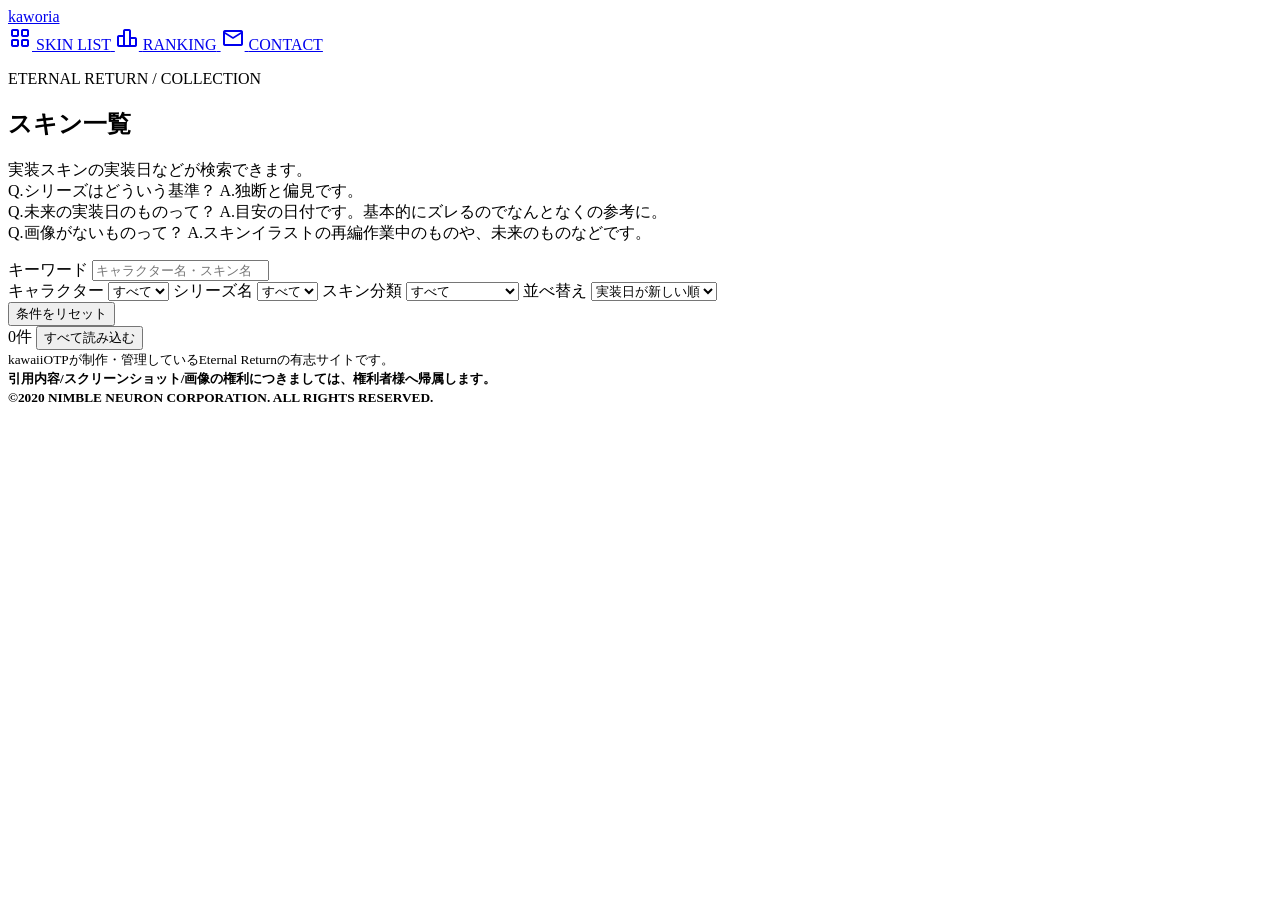
==== index.html @ 963161d9 "Update index.html" ====
<!DOCTYPE html>
<html lang="ja">
<head>
  <meta charset="UTF-8">
  <meta name="viewport" content="width=device-width, initial-scale=1">
  <meta name="theme-color" content="#ffffff">
  <meta name="description" content="kaworia — Eternal Return SKIN ARCHIVE">

  <title>SKIN ARCHIVE | kaworia</title>

  <!-- Google Fonts -->
  <link rel="preconnect" href="https://fonts.googleapis.com">
  <link rel="preconnect" href="https://fonts.gstatic.com" crossorigin>
  <link href="https://fonts.googleapis.com/css2?family=DM+Sans:wght@400;500;600;700&family=Noto+Sans+JP:wght@400;500;600;700&family=Material+Symbols+Rounded:opsz,wght,FILL,GRAD@20..48,400,0,0" rel="stylesheet">

  <link rel="stylesheet" href="css/style.css">
</head>

<body>

  <!-- 上部固定ヘッダー -->
  <header class="topbar">

    <a class="topbar-brand" href="/" aria-label="kaworia トップ">
      kaworia
    </a>

    <nav class="top-nav" aria-label="メインナビゲーション">

      <a href="index.html" class="active">
        <span class="material-symbols-rounded" aria-hidden="true">grid_view</span>
        <span>SKIN LIST</span>
      </a>

      <a href="ranking.html">
        <span class="material-symbols-rounded" aria-hidden="true">leaderboard</span>
        <span>RANKING</span>
      </a>

      <a href="/contact/">
        <span class="material-symbols-rounded" aria-hidden="true">mail</span>
        <span>CONTACT</span>
      </a>

    </nav>

  </header>


  <main class="container">

    <section class="page-heading">
      <p class="eyebrow">ETERNAL RETURN / COLLECTION</p>
      <h1>スキン一覧</h1>

      <p class="description">
        実装スキンの実装日などが検索できます。<br>
        Q.シリーズはどういう基準？ A.独断と偏見です。<br>
        Q.未来の実装日のものって？ A.目安の日付です。基本的にズレるのでなんとなくの参考に。<br>
        Q.画像がないものって？ A.スキンイラストの再編作業中のものや、未来のものなどです。
      </p>
    </section>


    <!-- 検索・絞り込み -->
    <section class="filter-panel">

      <label class="field">
        <span>キーワード</span>
        <input id="search" type="search"
          placeholder="キャラクター名・スキン名・シリーズ名">
      </label>

      <div class="filter-grid">

        <label class="field">
          <span>キャラクター</span>
          <select id="characterFilter">
            <option value="">すべて</option>
          </select>
        </label>

        <label class="field">
          <span>シリーズ名</span>
          <select id="seriesFilter">
            <option value="">すべて</option>
          </select>
        </label>

        <label class="field">
          <span>スキン分類</span>
          <select id="categoryFilter">
            <option value="">すべて</option>
            <option>シーズンパス</option>
            <option>シーズンパック</option>
            <option>製作所</option>
            <option>ショップ販売</option>
            <option>イベント</option>
          </select>
        </label>

        <label class="field">
          <span>並べ替え</span>
          <select id="sort">
            <option value="newest">実装日が新しい順</option>
            <option value="oldest">実装日が古い順</option>
            <option value="character">キャラクター名順</option>
            <option value="name">スキン名順</option>
          </select>
        </label>

      </div>

      <button id="resetFilters" class="button button-light"
        type="button">
        条件をリセット
      </button>

    </section>


    <!-- 件数・読み込み -->
    <div class="result-bar">

      <span id="resultCount">0件</span>

      <button
        id="loadAllButton"
        class="button button-light load-all-button"
        type="button"
      >
        すべて読み込む
      </button>

    </div>


    <!-- スキン一覧 -->
    <section
      id="skinGrid"
      class="skin-grid"
      aria-label="スキン一覧"
    ></section>

    <p id="emptyMessage" class="empty-message" hidden>
      該当するスキンがありません。
    </p>


    <!-- 画像拡大ダイアログ -->
    <dialog id="imageDialog" class="image-dialog">

      <button
        id="closeDialog"
        class="dialog-close"
        type="button"
        aria-label="閉じる"
      >×</button>

      <img id="fullImage" alt="">
      <p id="dialogCaption"></p>

    </dialog>

  </main>


  <!-- 下部固定フッター -->
  <footer class="bottombar">

    <small>
      kawaiiOTPが制作・管理しているEternal Returnの有志サイトです。<br>
      <strong>引用内容/スクリーンショット/画像の権利につきましては、権利者様へ帰属します。</strong><br>
      <strong>©2020 NIMBLE NEURON CORPORATION. ALL RIGHTS RESERVED.</strong>
    </small>

  </footer>


  <!-- JavaScript：既存のまま -->
  <script src="js/data.js"></script>
  <script src="js/app.js"></script>

</body>
</html>
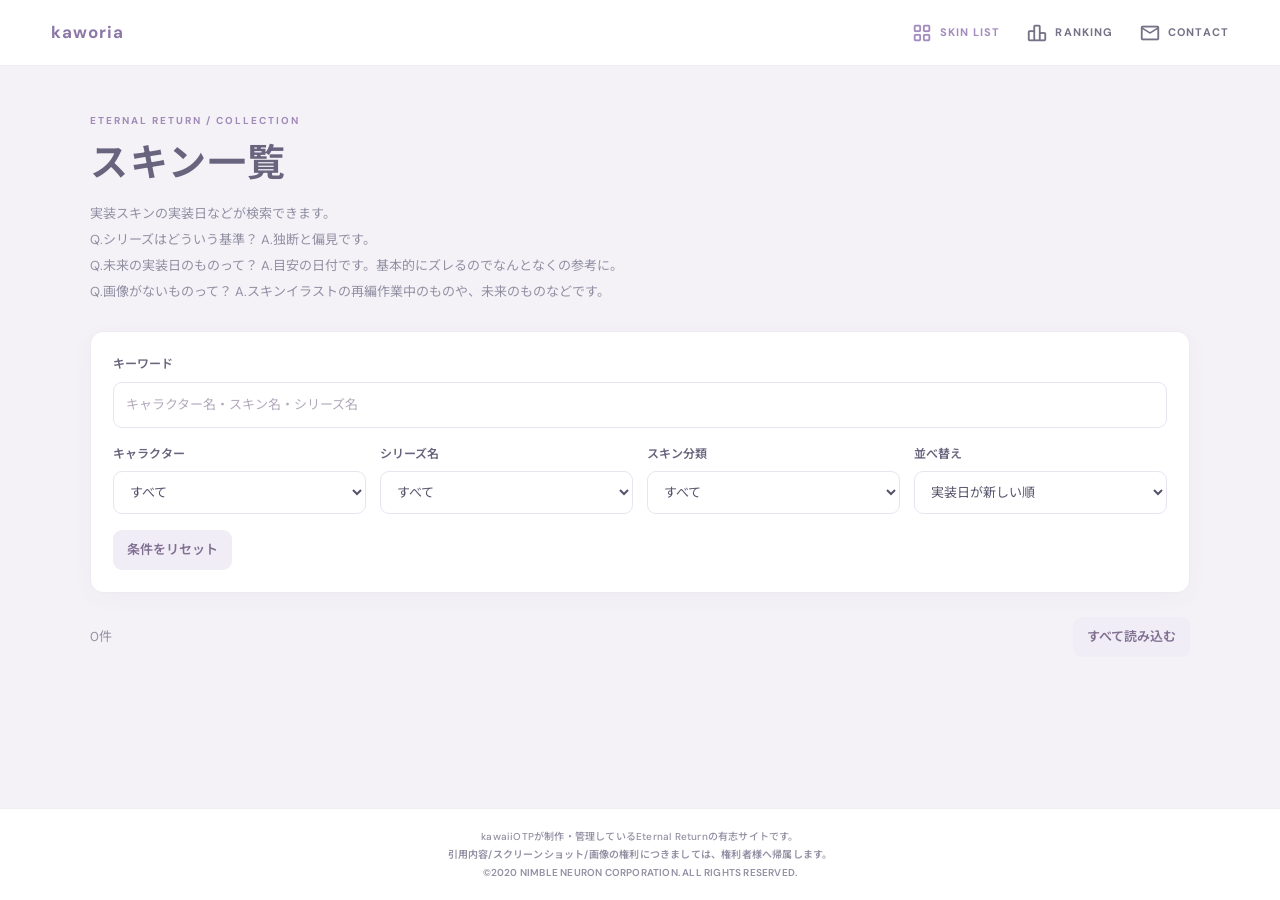
==== commit 11e3def7: "Update index.html" ====
--- a/index.html
+++ b/index.html
@@ -28,7 +28,7 @@
 
     <nav class="top-nav" aria-label="メインナビゲーション">
 
-      <a href="index.html" class="active">
+      <a href="https://kaworia.com/Skins/" class="active">
         <span class="material-symbols-rounded" aria-hidden="true">grid_view</span>
         <span>SKIN LIST</span>
       </a>
--- a/css/style.css
+++ b/css/style.css
@@ -0,0 +1,991 @@
+
+:root {
+  --page: #f7f8fb;
+  --surface: #ffffff;
+  --text: #303746;
+  --muted: #858da0;
+  --accent: #7b9fce;
+  --accent-light: #edf3fb;
+  --border: #e4e8f0;
+  --radius: 14px;
+}
+
+* {
+  box-sizing: border-box;
+}
+
+html,
+body {
+  width: 100%;
+  max-width: 100%;
+  margin: 0;
+}
+
+body {
+  overflow-x: clip;
+  background: var(--page);
+  color: var(--text);
+  font-family: system-ui, -apple-system, "Segoe UI",
+    "Noto Sans JP", sans-serif;
+  line-height: 1.6;
+}
+
+a {
+  color: inherit;
+  text-decoration: none;
+}
+
+.site-header {
+  display: flex;
+  align-items: center;
+  justify-content: space-between;
+  gap: 20px;
+  flex-wrap: wrap;
+  padding: 18px max(20px, calc((100% - 1100px) / 2));
+  background: var(--surface);
+  border-bottom: 1px solid var(--border);
+}
+
+.logo {
+  font-size: 18px;
+  font-weight: 800;
+  letter-spacing: 2px;
+}
+
+nav {
+  display: flex;
+  gap: 8px;
+  flex-wrap: wrap;
+}
+
+.nav-link {
+  padding: 8px 13px;
+  border-radius: 9px;
+  color: var(--muted);
+  font-size: 14px;
+}
+
+.nav-link:hover,
+.nav-link.active {
+  color: var(--accent);
+  background: var(--accent-light);
+}
+
+.container {
+  width: min(1100px, calc(100% - 32px));
+  margin: 0 auto;
+  padding: 36px 0 64px;
+}
+
+.page-heading {
+  margin-bottom: 26px;
+}
+
+.eyebrow {
+  color: var(--accent);
+  font-size: 11px;
+  font-weight: 800;
+  letter-spacing: 2px;
+}
+
+h1 {
+  margin: 4px 0;
+  font-size: clamp(28px, 5vw, 38px);
+  line-height: 1.3;
+}
+
+.description,
+.help-text {
+  color: var(--muted);
+  font-size: 13px;
+}
+
+.filter-panel {
+  padding: 22px;
+  background: var(--surface);
+  border: 1px solid var(--border);
+  border-radius: var(--radius);
+}
+
+.field {
+  display: flex;
+  flex-direction: column;
+  gap: 7px;
+  min-width: 0;
+}
+
+.field > span {
+  font-size: 12px;
+  font-weight: 700;
+}
+
+input,
+select {
+  width: 100%;
+  min-width: 0;
+  padding: 11px 12px;
+  border: 1px solid var(--border);
+  border-radius: 9px;
+  background: var(--surface);
+  color: var(--text);
+  font: inherit;
+  font-size: 13px;
+}
+
+input:focus,
+select:focus {
+  outline: 2px solid var(--accent);
+  outline-offset: 1px;
+}
+
+.filter-grid {
+  display: grid;
+  grid-template-columns: repeat(4, minmax(0, 1fr));
+  gap: 14px;
+  margin-top: 16px;
+}
+
+.button {
+  margin-top: 16px;
+  padding: 9px 14px;
+  border: 0;
+  border-radius: 9px;
+  cursor: pointer;
+  font: inherit;
+  font-size: 13px;
+}
+
+.button-light {
+  background: var(--accent-light);
+  color: var(--accent);
+}
+
+.result-bar {
+  display: flex;
+  justify-content: space-between;
+  gap: 12px;
+  margin: 24px 0 14px;
+  color: var(--muted);
+  font-size: 13px;
+}
+
+/* スキン一覧 */
+.skin-grid {
+  display: grid;
+  grid-template-columns: repeat(4, minmax(0, 1fr));
+  gap: 18px;
+  width: 100%;
+  min-width: 0;
+}
+
+/* カード全体 */
+.skin-card {
+  min-width: 0;
+  overflow: hidden;
+  background: var(--surface);
+  border: 1px solid var(--border);
+  border-radius: var(--radius);
+  transition: transform 0.18s, box-shadow 0.18s;
+}
+
+.skin-card:hover {
+  transform: translateY(-3px);
+  box-shadow: 0 8px 24px #293b5710;
+}
+
+/* 画像：元画像390 × 576pxの比率を維持 */
+.skin-image {
+  display: flex;
+  align-items: center;
+  justify-content: center;
+  width: 100%;
+  aspect-ratio: 390 / 576;
+  overflow: hidden;
+  background: linear-gradient(145deg, #eaf0f8, #f7f8fb);
+  color: #a1aec1;
+  font-size: 13px;
+}
+
+/* 画像を枠いっぱいに表示 */
+.skin-image img {
+  display: block;
+  width: 100%;
+  height: 100%;
+  object-fit: contain;
+}
+
+.skin-image.has-image {
+  cursor: zoom-in;
+}
+
+/* 画像の下のスキン情報 */
+.skin-info {
+  min-width: 0;
+  padding: 13px;
+}
+
+.skin-name {
+  margin: 0 0 5px;
+  font-size: 15px;
+  overflow-wrap: anywhere;
+}
+
+.skin-character {
+  color: var(--muted);
+  font-size: 12px;
+  overflow-wrap: anywhere;
+}
+
+.tags {
+  display: flex;
+  flex-wrap: wrap;
+  gap: 5px;
+  margin-top: 10px;
+}
+
+.tag {
+  padding: 3px 7px;
+  border-radius: 6px;
+  background: var(--accent-light);
+  color: #5879a8;
+  font-size: 10px;
+}
+
+.skin-date {
+  margin-top: 10px;
+  color: var(--muted);
+  font-size: 11px;
+}
+
+.empty-message {
+  padding: 35px 12px;
+  color: var(--muted);
+  text-align: center;
+}
+
+/* ランキング */
+.ranking-list {
+  display: flex;
+  flex-direction: column;
+  gap: 10px;
+}
+
+.ranking-item {
+  display: grid;
+  grid-template-columns: 48px minmax(0, 1fr) auto;
+  align-items: center;
+  gap: 16px;
+  padding: 16px;
+  background: var(--surface);
+  border: 1px solid var(--border);
+  border-radius: var(--radius);
+}
+
+.rank-number {
+  display: grid;
+  place-items: center;
+  width: 42px;
+  height: 42px;
+  border-radius: 12px;
+  background: var(--accent-light);
+  color: var(--accent);
+  font-size: 20px;
+  font-weight: 800;
+}
+
+.rank-character {
+  font-weight: 700;
+}
+
+.rank-detail {
+  margin-top: 3px;
+  color: var(--muted);
+  font-size: 12px;
+}
+
+.rank-days {
+  text-align: right;
+  white-space: nowrap;
+}
+
+.rank-days strong {
+  display: block;
+  font-size: 23px;
+}
+
+.rank-days span {
+  color: var(--muted);
+  font-size: 11px;
+}
+
+/* フッター */
+.site-footer {
+  padding: 24px 16px;
+  border-top: 1px solid var(--border);
+  color: var(--muted);
+  text-align: center;
+  font-size: 11px;
+}
+
+.site-footer p {
+  margin: 3px;
+}
+
+
+/* 画像拡大ダイアログ */
+.image-dialog {
+  position: fixed;
+  inset: 0;
+  margin: auto;
+  width: min(900px, calc(100% - 28px));
+  max-width: calc(100% - 28px);
+  max-height: 90vh;
+  overflow-y: auto;
+  padding: 22px;
+  border: 1px solid var(--border);
+  border-radius: var(--radius);
+  background: var(--surface);
+  color: var(--text);
+}
+
+
+.image-dialog::backdrop {
+  background: #151b29cc;
+}
+
+.image-dialog img {
+  display: block;
+  max-width: 100%;
+  max-height: 75vh;
+  margin: 0 auto;
+  object-fit: contain;
+}
+
+.image-dialog p {
+  text-align: center;
+}
+
+.dialog-close {
+  display: block;
+  margin-left: auto;
+  margin-bottom: 10px;
+  border: 0;
+  background: transparent;
+  color: var(--text);
+  font-size: 28px;
+  cursor: pointer;
+}
+
+/* タブレット */
+@media (max-width: 800px) {
+  .filter-grid {
+    grid-template-columns: repeat(2, minmax(0, 1fr));
+  }
+
+  .skin-grid {
+    grid-template-columns: repeat(3, minmax(0, 1fr));
+    gap: 12px;
+  }
+}
+
+/* スマートフォン */
+@media (max-width: 520px) {
+  .site-header {
+    align-items: flex-start;
+    flex-direction: column;
+  }
+
+  nav {
+    width: 100%;
+  }
+
+  .container {
+    padding-top: 24px;
+  }
+
+  .filter-panel {
+    padding: 15px;
+  }
+
+  .skin-grid {
+    grid-template-columns: repeat(2, minmax(0, 1fr));
+    gap: 10px;
+  }
+
+  .skin-info {
+    padding: 10px;
+  }
+
+  .ranking-item {
+    grid-template-columns: 38px minmax(0, 1fr) auto;
+    gap: 10px;
+    padding: 12px;
+  }
+
+  .rank-number {
+    width: 36px;
+    height: 36px;
+  }
+
+  .rank-days strong {
+    font-size: 19px;
+  }
+}
+
+/* レア度：高級（薄緑背景・緑文字） */
+.tag-rarity-high {
+  background-color: #E3F3E5;
+  color: #397849;
+}
+
+/* レア度：レア（薄青背景・青文字） */
+.tag-rarity-rare {
+  background-color: #E2F0FF;
+  color: #2865A8;
+}
+
+/* レア度：英雄（薄紫背景・紫文字） */
+.tag-rarity-hero {
+  background-color: #F0E5FF;
+  color: #7946A8;
+}
+
+/* 分類：薄灰色背景・黒文字 */
+.tag-category {
+  background-color: #EEEEEE;
+  color: #222222;
+}
+
+
+/* スマートフォン：画像ポップアップ */
+@media (max-width: 520px) {
+  .image-dialog {
+    width: calc(100% - 24px);
+    max-width: none;
+    max-height: 85dvh;
+    padding: 12px;
+    border-radius: 12px;
+  }
+
+  .image-dialog img {
+    max-width: 100%;
+    max-height: 65dvh;
+    width: auto;
+    height: auto;
+  }
+
+  .dialog-close {
+    position: sticky;
+    top: 0;
+    z-index: 1;
+    margin-left: auto;
+    margin-bottom: 4px;
+    background: var(--surface);
+  }
+
+  .image-dialog p {
+    margin: 8px 0 4px;
+    font-size: 13px;
+    overflow-wrap: anywhere;
+  }
+}
+
+/* ========================================
+   KAWORIA DESIGN SYSTEM
+   Shared Header / Footer / Color Theme
+======================================== */
+
+/* Google Fonts */
+@import url('https://fonts.googleapis.com/css2?family=DM+Sans:wght@400;500;600;700&family=Noto+Sans+JP:wght@400;500;600;700&display=swap');
+
+
+/* 共通カラー */
+:root {
+  --page: #f4f2f7;
+  --surface: #ffffff;
+
+  --text: #55536a;
+  --muted: #9290a3;
+
+  --accent: #a38bbd;
+  --accent-light: #f0edf7;
+
+  --border: #eeeaf2;
+
+  --radius: 14px;
+
+  --kaworia-blue: #dff1fb;
+  --kaworia-pink: #f9e5ef;
+}
+
+
+/* 全体 */
+html {
+  scroll-behavior: smooth;
+}
+
+body {
+  padding-top: 66px;
+  padding-bottom: 92px;
+
+  background: var(--page);
+  color: var(--text);
+
+  font-family: 'DM Sans', 'Noto Sans JP', sans-serif;
+  line-height: 1.7;
+}
+
+
+/* ========================================
+   HEADER
+======================================== */
+
+.topbar {
+  position: fixed;
+  top: 0;
+  left: 0;
+  right: 0;
+  z-index: 20;
+
+  display: flex;
+  align-items: center;
+  justify-content: space-between;
+
+  height: 66px;
+  padding: 0 clamp(20px, 4vw, 64px);
+
+  background: rgba(255, 255, 255, .97);
+  border-bottom: 1px solid #f0edf3;
+}
+
+.topbar-brand {
+  color: #8c78a7;
+
+  font-size: 17px;
+  font-weight: 700;
+  letter-spacing: .06em;
+
+  text-decoration: none;
+}
+
+.top-nav {
+  display: flex;
+  align-items: center;
+  gap: 26px;
+}
+
+.top-nav a {
+  display: inline-flex;
+  align-items: center;
+  gap: 7px;
+
+  color: #777187;
+
+  font-size: 11px;
+  font-weight: 700;
+  letter-spacing: .1em;
+
+  text-decoration: none;
+
+  transition: color .2s, transform .2s;
+}
+
+.top-nav a:hover {
+  color: #a184bd;
+  transform: translateY(-2px);
+}
+
+.top-nav a.active {
+  color: #a38bbd;
+}
+
+.material-symbols-rounded {
+  font-size: 22px;
+  line-height: 1;
+
+  font-variation-settings:
+    'FILL' 0,
+    'wght' 400,
+    'GRAD' 0,
+    'opsz' 24;
+}
+
+
+/* ========================================
+   PAGE HEADING
+======================================== */
+
+.eyebrow {
+  color: #a18ab8;
+  font-size: 10px;
+  font-weight: 700;
+  letter-spacing: .2em;
+}
+
+.page-heading h1 {
+  color: #69647e;
+  letter-spacing: .04em;
+}
+
+.description {
+  color: #9290a3;
+  line-height: 2;
+}
+
+
+/* ========================================
+   FILTER PANEL
+======================================== */
+
+.filter-panel {
+  background: #fff;
+  border: 1px solid #eeeaf2;
+  border-radius: 13px;
+  box-shadow: 0 5px 22px rgba(89, 75, 110, .035);
+}
+
+.field > span {
+  color: #69647e;
+  font-weight: 600;
+}
+
+input,
+select {
+  border: 1px solid #eae4f0;
+  border-radius: 9px;
+
+  background: #fff;
+  color: #55536a;
+
+  font-family: 'DM Sans', 'Noto Sans JP', sans-serif;
+
+  transition: border-color .2s, box-shadow .2s;
+}
+
+input::placeholder {
+  color: #b2aabb;
+}
+
+input:focus,
+select:focus {
+  outline: none;
+  border-color: #b49fc8;
+  box-shadow: 0 0 0 3px rgba(163, 139, 189, .12);
+}
+
+
+/* ========================================
+   BUTTONS
+======================================== */
+
+.button {
+  border-radius: 9px;
+  font-family: 'DM Sans', 'Noto Sans JP', sans-serif;
+  font-weight: 600;
+
+  transition:
+    background .2s,
+    color .2s,
+    transform .2s;
+}
+
+.button-light {
+  background: #f0edf7;
+  color: #817092;
+}
+
+.button-light:hover {
+  background: #e9e0f1;
+  color: #8c78a7;
+}
+
+.button:active {
+  transform: translateY(1px);
+}
+
+
+/* ========================================
+   RESULT BAR
+======================================== */
+
+.result-bar {
+  color: #9290a3;
+  align-items: center;
+}
+
+.load-all-button {
+  margin-top: 0;
+}
+
+
+/* ========================================
+   SKIN CARDS
+   レイアウト・画像比率は変更しない
+======================================== */
+
+.skin-card {
+  background: #fff;
+  border-color: #eeeaf2;
+  border-radius: 13px;
+
+  transition:
+    transform .2s,
+    box-shadow .2s,
+    border-color .2s;
+}
+
+.skin-card:hover {
+  border-color: #e2d6ed;
+  box-shadow: 0 8px 24px rgba(89, 75, 110, .08);
+}
+
+.skin-image {
+  background:
+    linear-gradient(
+      145deg,
+      #e7f4fc 0%,
+      #f1edfa 58%,
+      #fcecf3 100%
+    );
+
+  color: #a39ab0;
+}
+
+.skin-info {
+  color: #55536a;
+}
+
+.skin-name {
+  color: #625773;
+  font-weight: 600;
+}
+
+.skin-character {
+  color: #9290a3;
+}
+
+.tags {
+  gap: 5px;
+}
+
+.tag {
+  background: #f0edf7;
+  color: #817092;
+  border-radius: 6px;
+}
+
+.skin-date {
+  color: #9290a3;
+}
+
+
+/* ========================================
+   RANKING
+======================================== */
+
+.ranking-item {
+  background: #fff;
+  border-color: #eeeaf2;
+  border-radius: 13px;
+}
+
+.rank-number {
+  background: #f0edf7;
+  color: #a38bbd;
+}
+
+.rank-character {
+  color: #625773;
+}
+
+.rank-detail,
+.rank-days span {
+  color: #9290a3;
+}
+
+.rank-days strong {
+  color: #8c78a7;
+}
+
+
+/* ========================================
+   EMPTY MESSAGE
+======================================== */
+
+.empty-message {
+  color: #9290a3;
+}
+
+
+/* ========================================
+   IMAGE DIALOG
+======================================== */
+
+.image-dialog {
+  background: #fff;
+  color: #55536a;
+  border: 1px solid #eeeaf2;
+  border-radius: 13px;
+
+  box-shadow: 0 15px 50px rgba(50, 40, 70, .15);
+}
+
+.image-dialog::backdrop {
+  background: rgba(35, 30, 45, .72);
+}
+
+.dialog-close {
+  color: #8c78a7;
+  transition: color .2s;
+}
+
+.dialog-close:hover {
+  color: #b18fc9;
+}
+
+
+/* ========================================
+   FOOTER
+======================================== */
+
+.bottombar {
+  position: fixed;
+  left: 0;
+  right: 0;
+  bottom: 0;
+  z-index: 20;
+
+  display: flex;
+  align-items: center;
+  justify-content: center;
+
+  min-height: 92px;
+  padding: 16px 20px;
+
+  background: rgba(255, 255, 255, .97);
+  border-top: 1px solid #f0edf3;
+
+  text-align: center;
+}
+
+.bottombar small {
+  display: block;
+
+  color: #9290a3;
+  font-size: 10px;
+  font-weight: 500;
+
+  letter-spacing: .02em;
+  line-height: 1.8;
+}
+
+.bottombar strong {
+  font-weight: 600;
+}
+
+
+/* ========================================
+   TABLET
+======================================== */
+
+@media (max-width: 800px) {
+  body {
+    padding-top: 60px;
+    padding-bottom: 92px;
+  }
+
+  .topbar {
+    height: 60px;
+    padding: 0 18px;
+  }
+
+  .bottombar {
+    min-height: 92px;
+    padding: 12px;
+  }
+
+  .bottombar small {
+    font-size: 8px;
+    line-height: 1.7;
+  }
+}
+
+
+/* ========================================
+   SMARTPHONE
+======================================== */
+
+@media (max-width: 520px) {
+
+  .topbar {
+    padding: 0 14px;
+    gap: 10px;
+  }
+
+  .topbar-brand {
+    font-size: 15px;
+    flex-shrink: 0;
+  }
+
+  .top-nav {
+    gap: 10px;
+    justify-content: flex-end;
+  }
+
+  .top-nav a {
+    gap: 4px;
+    font-size: 9px;
+    letter-spacing: .03em;
+  }
+
+  .top-nav .material-symbols-rounded {
+    font-size: 18px;
+  }
+
+  .container {
+    padding-top: 24px;
+  }
+
+  .page-heading h1 {
+    font-size: 27px;
+  }
+
+  .description {
+    font-size: 12px;
+  }
+
+  .filter-panel {
+    padding: 15px;
+  }
+
+  .bottombar {
+    min-height: 92px;
+    padding: 12px 10px;
+  }
+
+  .bottombar small {
+    font-size: 8px;
+  }
+}
+
+/* レアリティカラーは従来どおり維持 */
+.tag-rarity-high {
+  background-color: #E3F3E5;
+  color: #397849;
+}
+
+.tag-rarity-rare {
+  background-color: #E2F0FF;
+  color: #2865A8;
+}
+
+.tag-rarity-hero {
+  background-color: #F0E5FF;
+  color: #7946A8;
+}
+
+.tag-category {
+  background-color: #EEEEEE;
+  color: #222222;
+}
+
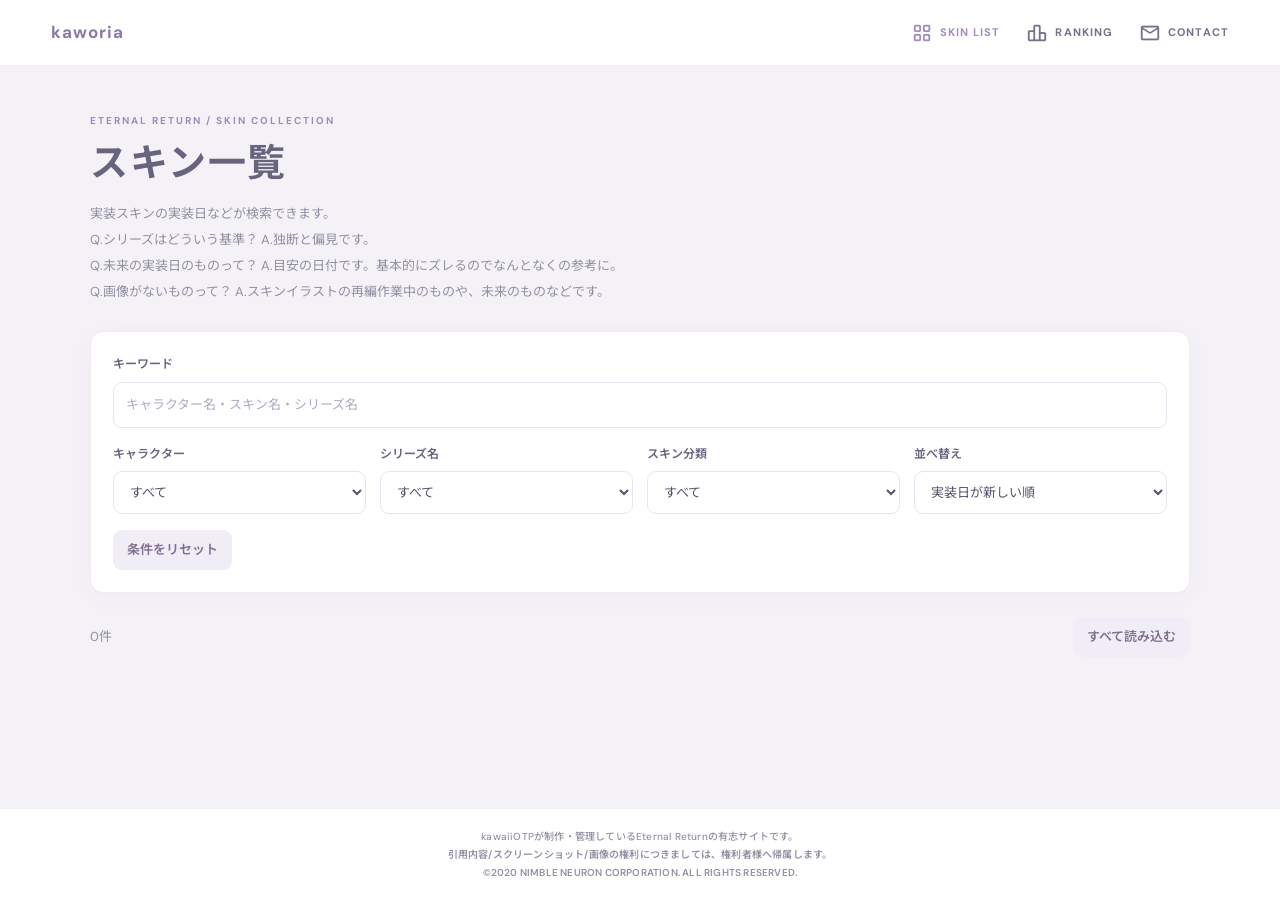
==== commit 4a7d4fc2: "Update index.html" ====
--- a/index.html
+++ b/index.html
@@ -33,7 +33,7 @@
         <span>SKIN LIST</span>
       </a>
 
-      <a href="ranking.html">
+      <a href="ranking/">
         <span class="material-symbols-rounded" aria-hidden="true">leaderboard</span>
         <span>RANKING</span>
       </a>
@@ -51,7 +51,7 @@
   <main class="container">
 
     <section class="page-heading">
-      <p class="eyebrow">ETERNAL RETURN / COLLECTION</p>
+      <p class="eyebrow">ETERNAL RETURN / SKIN COLLECTION</p>
       <h1>スキン一覧</h1>
 
       <p class="description">
